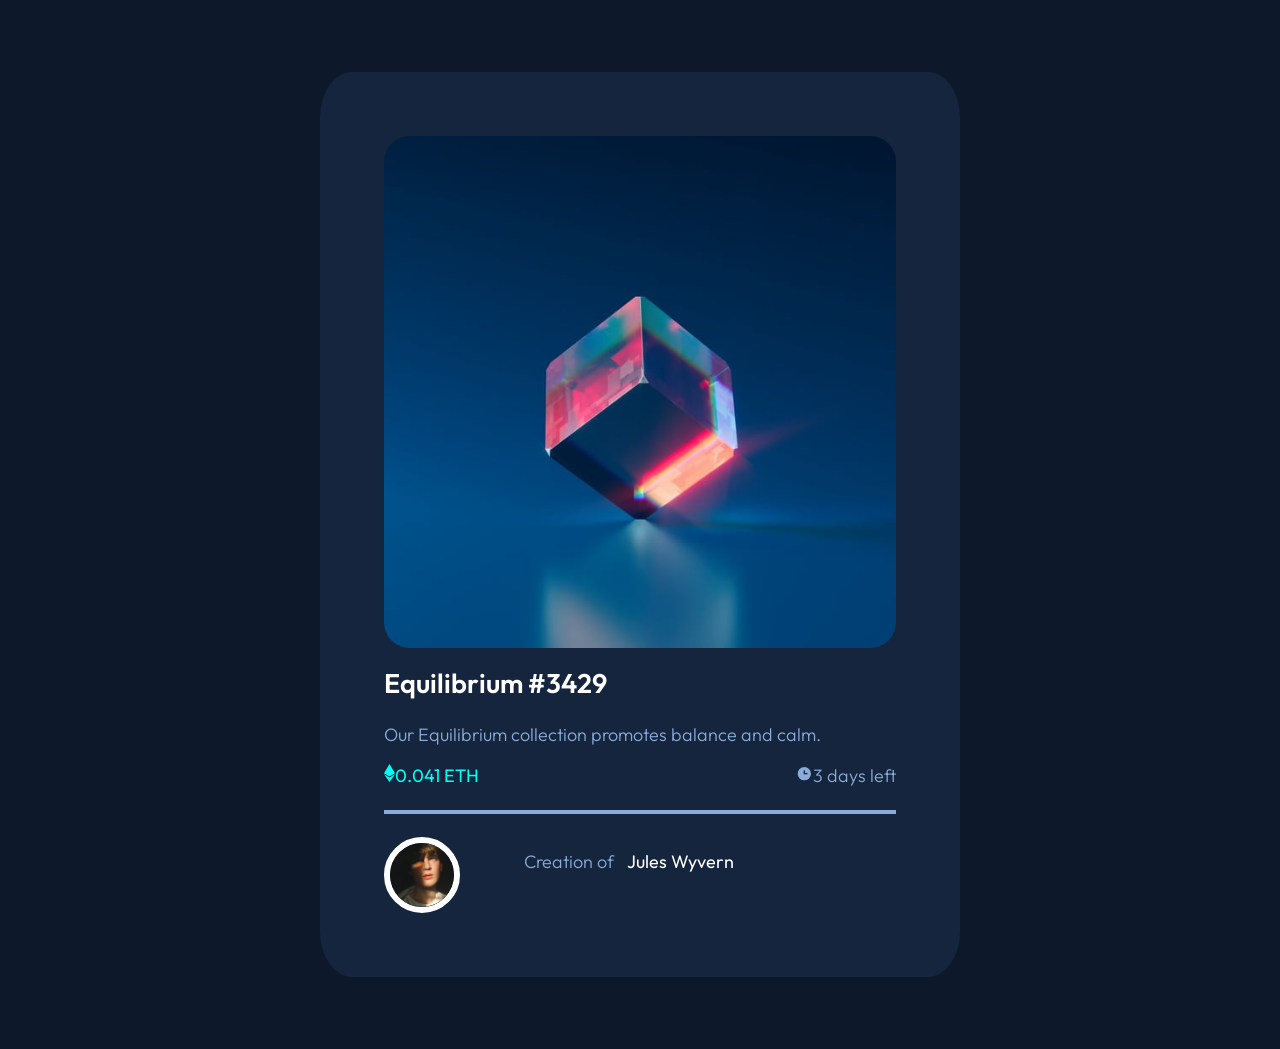
==== index.html @ 03c50fac "'final'" ====
<!DOCTYPE html>
<html lang="en">
<head>
    <meta charset="UTF-8">
    <meta http-equiv="X-UA-Compatible" content="IE=edge">
    <meta name="viewport" content="width=device-width, initial-scale=1.0">
    <link rel="preconnect" href="https://fonts.gstatic.com" crossorigin>
    <link href="https://fonts.googleapis.com/css2?family=Outfit:wght@300;400;600&display=swap" rel="stylesheet">
    <link rel="icon" type="image/png" sizes="32x32" href="./images/favicon-32x32.png">
  
    <title>Frontend Mentor | NFT preview card component</title>
    <link rel="stylesheet" href="styles.css">
</head>
<body>
<div class="card">
    <div class="nft">
        <div class="overlay">
            <img src="images/icon-view.svg">
        </div>
        <div><img src="image-equilibrium.jpg"></div>
    </div>

    <p><span class="heading">Equilibrium #3429 </span> </br>
        <span class="text">Our Equilibrium collection promotes balance and calm.</span>
    </p>

    <div class="price-time">
        <div class="price">
            <img src="images/icon-ethereum.svg"><span>0.041 ETH</span>
        </div>

        <div class="time">
            <img src="images/icon-clock.svg"><span>3 days left</span>
        </div>
    </div>

    <br>

    <div class="line"></div> </br>

    <div class="author">
        <img src="image-avatar.png">
        <span class="creation">Creation of </span>
        <span class="Jules">Jules Wyvern</span>
    </div>


</div>

</body>
</html>
---- styles.css ----
/*for mobile view*/

body {
    background-color:hsl(217, 54%, 11%);
    font-size: 18px;
    font-family: outfit;
    height: auto;
    width:auto;
    display:flex;
    align-items: center;
    justify-content: center
}

.card {
    background-color: hsl(216, 50%, 16%);
    width: 100vw;
    height: auto;
    margin: 5vw;
    padding: 5vw;
    display: flex;
    flex-direction: column;
    border-radius: 5%;
}

.nft img {
    width: 100%;
    height: auto;
    display: flex;
    flex-direction: column;
    border-radius: 5%;
}

.nft:hover .overlay{
    opacity: 30%;
    cursor: pointer;
    transition: .8s ease;
}

.overlay {
    position: absolute;
    width: 75.5vw;
    height:75.5vw;
    background-color: hsl(178, 50%, 20%);
    border-radius: 5%;
    opacity:0;
    display: flex;
    justify-content: center;
    align-items: center;
    transition: .8s ease;
}

.nft .overlay img {
    width: 30%;
    align-items: center;
}

.heading {
    color: hsl(0, 0%, 100%);
    display:flex;
    flex-direction: column;
    font-weight: 600;
    font-size: 1.5em;
}

.text {
    color:hsl(215, 51%, 70%);
    font-weight:300;
    font-size: 1em;
    display: flex;
    flex-direction: column;
}

.price-time{
    display: flex;
    justify-content: space-between;
}

.price span {
    color: hsl(178, 100%, 50%);
    font-weight: 400;
    font-size: 1em;
}

.time span {
    color: hsl(215, 51%, 70%);
    font-weight: 300;
    font-size: 1em;
    padding-bottom: 1vw;
}

.line {
    background-color: hsl(215, 51%, 70%);
    height: 0.3vw;
    display: flex;
    flex-direction: column;
}

.author {
    display:flex;
    font-size: 1em;
    justify-content: left;
}

.author img{
    height: auto;
    width: 15vw;
    border: .5vw solid white;
    border-radius: 50%;
}

.creation {
    font-weight: 300;
    color: hsl(215, 51%, 70%);
    padding-left: 5vw;
    padding-top: 3.5vw
}

.Jules {
    font-weight: 400;
    color: hsl(0, 0%, 100%);
    padding-left: 1vw;
    padding-top: 3.5vw;
}

.Jules:hover, .heading:hover {
    color: hsl(178, 100%, 40%);
    opacity: 70%;
    cursor: pointer;
    transition: .3s ease;
}

/*for desktop view*/
@media (min-width:769px) {

    .card {
        width: 40vw;
        justify-content: center;
    }

    .nft {

    }

    .nft .overlay {
        width: 40vw;
        height: 46%;
    }

    .author img {
        width: 5vw;
        height: auto
    }
    
    .creation {
        padding-top: 1vw;
    }

    .Jules {
        padding-top: 1vw;
    }
}
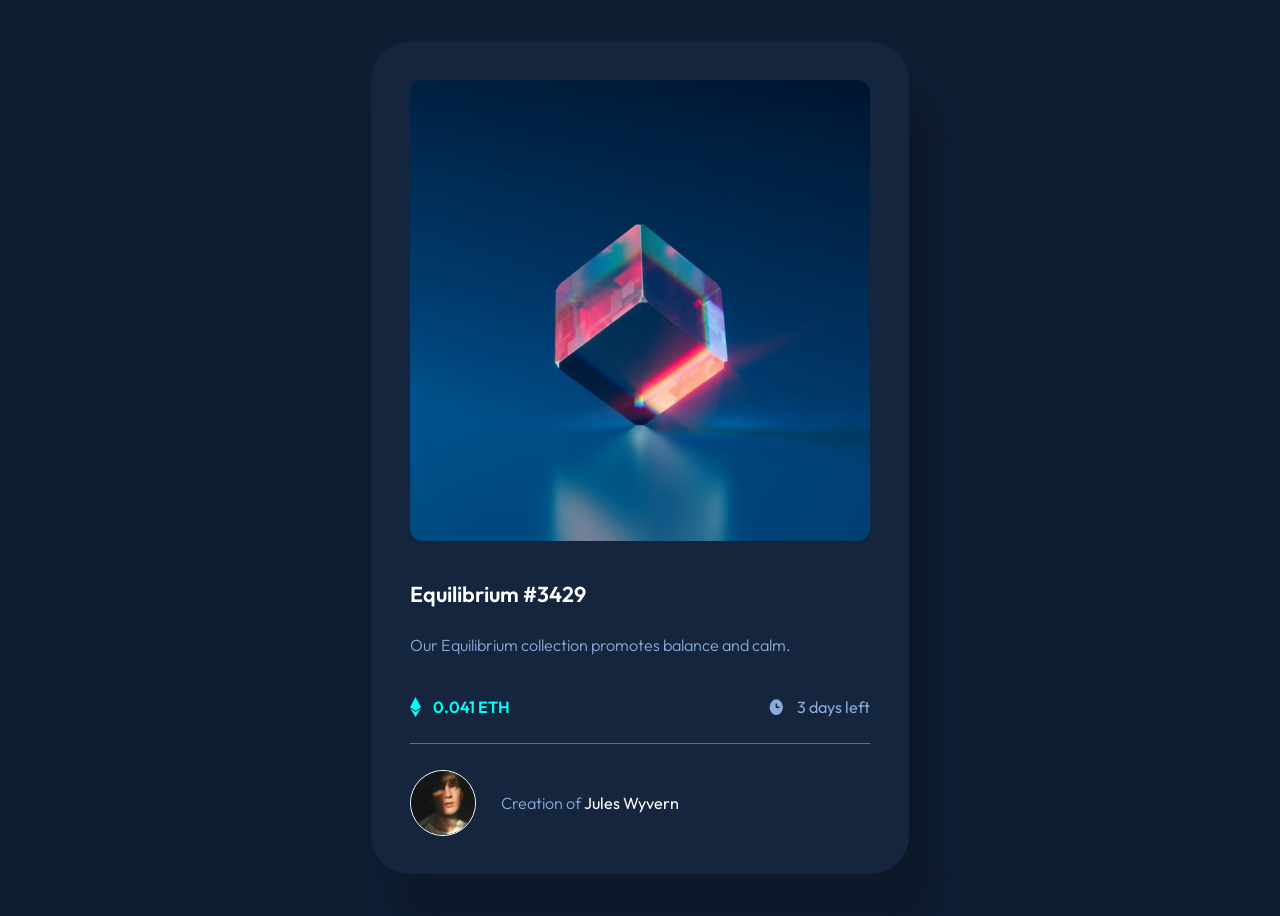
==== commit 8e645a71: "fine tune" ====
--- a/index.html
+++ b/index.html
@@ -5,9 +5,7 @@
     <meta http-equiv="X-UA-Compatible" content="IE=edge">
     <meta name="viewport" content="width=device-width, initial-scale=1.0">
     <link rel="preconnect" href="https://fonts.gstatic.com" crossorigin>
-    <link href="https://fonts.googleapis.com/css2?family=Outfit:wght@300;400;600&display=swap" rel="stylesheet">
     <link rel="icon" type="image/png" sizes="32x32" href="./images/favicon-32x32.png">
-  
     <title>Frontend Mentor | NFT preview card component</title>
     <link rel="stylesheet" href="styles.css">
 </head>
@@ -20,7 +18,8 @@
         <div><img src="image-equilibrium.jpg"></div>
     </div>
 
-    <p><span class="heading">Equilibrium #3429 </span> </br>
+    <p class="main-text">
+        <span class="heading">Equilibrium #3429 </span>
         <span class="text">Our Equilibrium collection promotes balance and calm.</span>
     </p>
 
@@ -34,14 +33,13 @@
         </div>
     </div>
 
-    <br>
-
-    <div class="line"></div> </br>
 
     <div class="author">
         <img src="image-avatar.png">
-        <span class="creation">Creation of </span>
-        <span class="Jules">Jules Wyvern</span>
+        <div class="author-writing">
+            <span class="creation">Creation of <span class="Jules">Jules Wyvern</span></span>
+        </div>
+        
     </div>
 
 
--- a/styles.css
+++ b/styles.css
@@ -1,125 +1,151 @@
 /*for mobile view*/
+@import url('https://fonts.googleapis.com/css2?family=Outfit:wght@300;400;600&display=swap');
+
+* {
+    outline: none;
+    -webkit-tap-highlight-color: transparent;
+}
 
 body {
-    background-color:hsl(217, 54%, 11%);
+    background-color:hsl(217, 54%, 13%);
     font-size: 18px;
     font-family: outfit;
-    height: auto;
-    width:auto;
-    display:flex;
+    height: 100vh;
+    width: auto;
+    display :flex;
     align-items: center;
     justify-content: center
 }
 
 .card {
     background-color: hsl(216, 50%, 16%);
-    width: 100vw;
-    height: auto;
-    margin: 5vw;
-    padding: 5vw;
-    display: flex;
-    flex-direction: column;
-    border-radius: 5%;
+    width: 76vw;
+    height: auto;
+    display: flex;
+    padding: 6vw;
+    flex-direction: column;
+    border-radius: 6vw;
+    box-shadow: 4vw 8vw 4vw hsl(217, 54%, 11%);
 }
 
 .nft img {
-    width: 100%;
-    height: auto;
-    display: flex;
-    flex-direction: column;
-    border-radius: 5%;
+    width: 76vw;
+    height: 76vw;
+    width: 76vw;
+    display: flex;
+    flex-direction: column;
+    border-radius: 2vw;
 }
 
 .nft:hover .overlay{
     opacity: 30%;
     cursor: pointer;
-    transition: .8s ease;
+    transition: .3s linear;
 }
 
 .overlay {
     position: absolute;
-    width: 75.5vw;
-    height:75.5vw;
+    width: 76vw;
+    height: 76vw;
     background-color: hsl(178, 50%, 20%);
-    border-radius: 5%;
-    opacity:0;
+    border-radius: 2vw;
+    opacity: 0;
     display: flex;
     justify-content: center;
     align-items: center;
-    transition: .8s ease;
+    transition: all .8s ease;
 }
 
 .nft .overlay img {
-    width: 30%;
-    align-items: center;
+    width: 20vw;
+    height: auto;
+}
+
+.main-text {
+    display: flex;
+    flex-direction: column;
+    margin: 4vw 0vw;
 }
 
 .heading {
     color: hsl(0, 0%, 100%);
-    display:flex;
+    display: flex;
     flex-direction: column;
     font-weight: 600;
-    font-size: 1.5em;
+    font-size: 1.3em;
+    margin: 2vw 0vw;
 }
 
 .text {
     color:hsl(215, 51%, 70%);
-    font-weight:300;
-    font-size: 1em;
-    display: flex;
-    flex-direction: column;
+    font-weight: 300;
+    font-size: 0.9em;
+    display: flex;
+    flex-direction: column;
+    line-height: 1.6;
+    margin: 1vw 0vw;
 }
 
 .price-time{
     display: flex;
     justify-content: space-between;
+    align-items: center;
+    padding: 0vw 0vw 4vw 0vw;
+    border-bottom: 1px solid hsl(215, 51%, 50%)
+}
+
+.price-time img{
+    width: auto;
+    height: auto;
+}
+
+.price, .time {
+    display: flex;
+    flex-direction: row;
 }
 
 .price span {
     color: hsl(178, 100%, 50%);
-    font-weight: 400;
-    font-size: 1em;
+    font-weight: 600;
+    font-size: 0.9em;
+    margin: 0vw 0vw 0vw 2vw;
 }
 
 .time span {
     color: hsl(215, 51%, 70%);
-    font-weight: 300;
-    font-size: 1em;
-    padding-bottom: 1vw;
-}
-
-.line {
-    background-color: hsl(215, 51%, 70%);
-    height: 0.3vw;
-    display: flex;
-    flex-direction: column;
+    font-weight: 400;
+    font-size: 0.9em;
+    margin: 0vw 0vw 0vw 2vw;
 }
 
 .author {
     display:flex;
-    font-size: 1em;
+    font-size: 0.9em;
     justify-content: left;
+    margin: 4vw 0vw 0vw 0vw;
+    align-items: center;
 }
 
 .author img{
     height: auto;
-    width: 15vw;
-    border: .5vw solid white;
+    width: 10vw;
+    border: 1px solid white;
     border-radius: 50%;
+}
+
+.author-writing {
+    display: flex;
+    margin: 0vw 0vw 0vw 4vw;
 }
 
 .creation {
     font-weight: 300;
     color: hsl(215, 51%, 70%);
-    padding-left: 5vw;
-    padding-top: 3.5vw
 }
 
 .Jules {
     font-weight: 400;
     color: hsl(0, 0%, 100%);
-    padding-left: 1vw;
-    padding-top: 3.5vw;
 }
 
 .Jules:hover, .heading:hover {
@@ -129,33 +155,137 @@
     transition: .3s ease;
 }
 
-/*for desktop view*/
-@media (min-width:769px) {
-
+/*for tablet view*/
+@media (min-width:768px) {
+.card {
+    width: 36vw;
+    padding: 3vw;
+    border-radius: 3vw;
+    box-shadow: 2vw 4vw 2vw hsl(217, 54%, 11%);
+}
+
+.nft img {
+    width: 36vw;
+    height: 36vw;
+    border-radius: 1vw;
+}
+
+.overlay {
+    width: 36vw;
+    height: 36vw;
+    border-radius: 1vw;
+}
+
+.nft .overlay img {
+    width: 10vw;
+}
+
+.main-text {
+    margin: 2vw 0vw;
+}
+
+.heading {
+    font-size: 1.2em;
+    margin: 1vw 0vw;
+}
+
+.text {
+    font-size: 0.9em;
+    margin: 1vw 0vw;
+}
+
+.price-time{
+    padding: 0vw 0vw 2vw 0vw;
+}
+
+.price span {
+    font-size: 0.9em;
+    margin: 0vw 0vw 0vw 1vw;
+}
+
+.time span {
+    font-size: 0.9em;
+    margin: 0vw 0vw 0vw 1vw;
+}
+
+.author {
+    font-size: 0.9em;
+    margin: 2vw 0vw 0vw 0vw;
+}
+
+.author img{
+    width: 5vw;
+}
+
+.author-writing {
+    margin: 0vw 0vw 0vw 2vw;
+}
+}
+
+/*for tablet view*/
+@media (min-width:1440px) {
     .card {
-        width: 40vw;
-        justify-content: center;
-    }
-
-    .nft {
-
-    }
-
-    .nft .overlay {
-        width: 40vw;
-        height: 46%;
+        width: 30vw;
+        padding: 2.5vw;
+        border-radius: 2.5vw;
+        box-shadow: 2.5vw 5vw 2.5vw hsl(217, 54%, 11%);
+    }
+
+    .nft img {
+        width: 30vw;
+        height: 30vw;
+        border-radius: 0.75vw;
+    }
+
+    .overlay {
+        width: 30vw;
+        height: 30vw;
+        border-radius: 0.75vw;
+    }
+
+    .nft .overlay img {
+        width: 8vw;
+    }
+
+    .main-text {
+        margin: 1.5vw 0vw;
+    }
+
+    .heading {
+        font-size: 1.8em;
+        margin: 1vw 0vw;
+    }
+
+    .text {
+        font-size: 1.3em;
+        margin: 1vw 0vw;
+    }
+
+    .price-time {
+        padding: 0vw 0vw 2.5vw 0vw;
+    }
+
+    .price span {
+        font-size: 1.3em;
+        margin: 0vw 0vw 0vw 1vw;
+    }
+
+    .time span {
+        font-size: 1.3em;
+        margin: 0vw 0vw 0vw 1vw;
+    }
+
+    .author {
+        font-size: 0.9em;
+        margin: 2vw 0vw 0vw 0vw;
     }
 
     .author img {
         width: 5vw;
-        height: auto
-    }
-    
-    .creation {
-        padding-top: 1vw;
-    }
-
-    .Jules {
-        padding-top: 1vw;
+    }
+
+    .author-writing {
+        margin: 0vw 0vw 0vw 2vw;
+        font-size: 1.3rem
     }
 }
